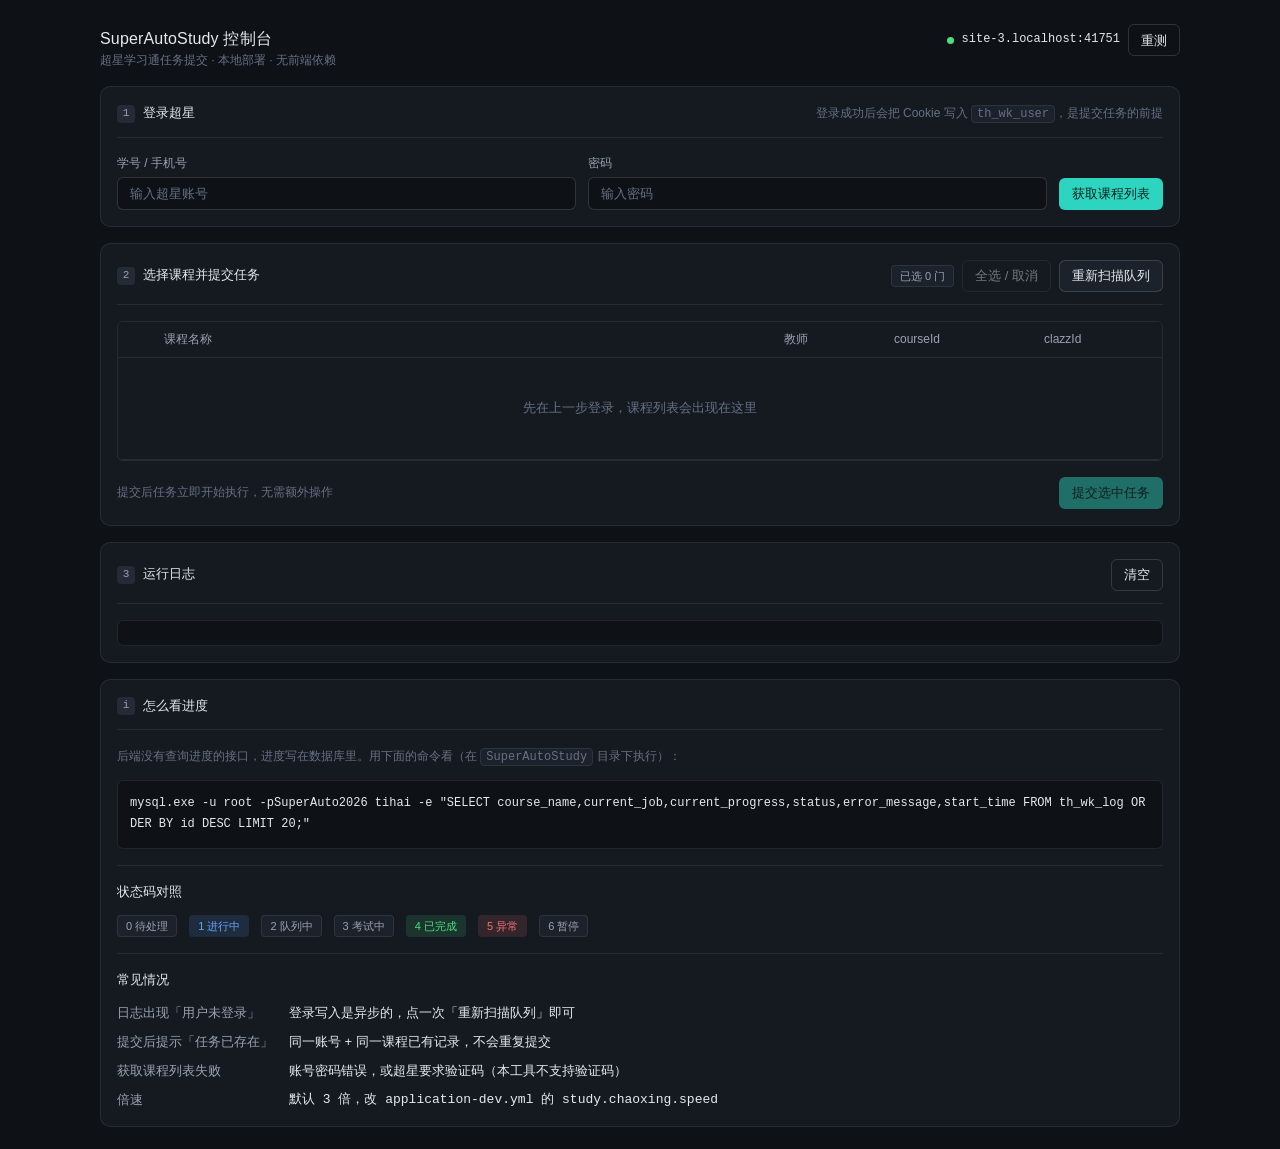
==== app/src/main/resources/static/index.html @ 1b399bbe "SuperAutoStudy 衍生版：重写本地客户端 + 便携打包 + Inno Setup 安装程序 基于 DuanInnovator/SuperAutoStudy (Apache-2.0) 二次开" ====
<!DOCTYPE html>
<html lang="zh-CN">
<head>
<meta charset="UTF-8">
<meta name="viewport" content="width=device-width,initial-scale=1">
<title>SuperAutoStudy 控制台</title>
<link rel="stylesheet" href="tokens.css">
<style>
  body{padding:var(--s5)}
  .wrap{max-width:1080px;margin:0 auto;display:flex;flex-direction:column;gap:var(--s4)}

  header.app{display:flex;align-items:baseline;justify-content:space-between;gap:var(--s4);flex-wrap:wrap}
  header.app h1{font-size:var(--t-lg);font-weight:500;letter-spacing:.01em}
  header.app .sub{font-size:var(--t-sm);color:var(--fg-2);margin-top:2px}

  .step{display:inline-flex;align-items:center;justify-content:center;
    width:18px;height:18px;flex:none;border-radius:var(--r-sm);
    background:var(--bg-3);color:var(--fg-1);
    font-size:var(--t-xs);font-family:var(--font-mono)}

  form.login{display:grid;grid-template-columns:1fr 1fr auto;gap:var(--s3);align-items:end}
  @media (max-width:720px){form.login{grid-template-columns:1fr}}

  table{width:100%;border-collapse:collapse;font-size:var(--t-md)}
  th,td{text-align:left;padding:var(--s2) var(--s3);border-bottom:1px solid var(--line);vertical-align:middle}
  th{color:var(--fg-1);font-weight:400;font-size:var(--t-sm);
     position:sticky;top:0;background:var(--bg-1);z-index:1}
  tbody tr:hover{background:var(--bg-2)}
  td.mono{font-family:var(--font-mono);font-variant-numeric:tabular-nums;font-size:var(--t-sm);color:var(--fg-1)}
  .scroll{max-height:340px;overflow:auto;border:1px solid var(--line);border-radius:var(--r-md)}
  .empty{padding:var(--s6) var(--s4);text-align:center;color:var(--fg-2);font-size:var(--t-md)}

  input[type=checkbox]{width:14px;height:14px;accent-color:var(--accent);cursor:pointer}

  .legend{display:flex;flex-wrap:wrap;gap:var(--s2) var(--s3);font-size:var(--t-sm);color:var(--fg-1)}
  code{font-family:var(--font-mono);font-size:var(--t-sm);
       background:var(--bg-2);border:1px solid var(--line);border-radius:var(--r-sm);padding:1px 5px}
  .hint{font-size:var(--t-sm);color:var(--fg-2);line-height:1.75}
</style>
</head>
<body>
<div class="wrap">

  <header class="app">
    <div>
      <h1>SuperAutoStudy 控制台</h1>
      <div class="sub">超星学习通任务提交 · 本地部署 · 无前端依赖</div>
    </div>
    <div class="row">
      <span class="dot" id="conn-dot"></span>
      <span class="mono" id="conn-text" style="font-size:var(--t-sm)">检测中…</span>
      <button class="btn btn-ghost" id="btn-ping">重测</button>
    </div>
  </header>

  <!-- 步骤 1 -->
  <section class="panel">
    <div class="panel-head">
      <div class="row"><span class="step">1</span><span class="panel-title">登录超星</span></div>
      <span class="hint">登录成功后会把 Cookie 写入 <code>th_wk_user</code>，是提交任务的前提</span>
    </div>
    <form class="login" id="form-login" autocomplete="off">
      <div>
        <label class="label" for="account">学号 / 手机号</label>
        <input class="field mono" id="account" placeholder="输入超星账号" required>
      </div>
      <div>
        <label class="label" for="password">密码</label>
        <input class="field mono" id="password" type="password" placeholder="输入密码" required>
      </div>
      <button class="btn btn-primary" type="submit" id="btn-courses">获取课程列表</button>
    </form>
  </section>

  <!-- 步骤 2 -->
  <section class="panel">
    <div class="panel-head">
      <div class="row"><span class="step">2</span><span class="panel-title">选择课程并提交任务</span></div>
      <div class="row">
        <span class="tag" id="sel-count">已选 0 门</span>
        <button class="btn btn-ghost" id="btn-toggle-all" disabled>全选 / 取消</button>
        <button class="btn" id="btn-rescan">重新扫描队列</button>
      </div>
    </div>

    <div class="scroll">
      <table>
        <thead>
          <tr>
            <th style="width:34px"></th>
            <th>课程名称</th>
            <th style="width:110px">教师</th>
            <th style="width:150px">courseId</th>
            <th style="width:130px">clazzId</th>
          </tr>
        </thead>
        <tbody id="course-body">
          <tr><td colspan="5"><div class="empty">先在上一步登录，课程列表会出现在这里</div></td></tr>
        </tbody>
      </table>
    </div>

    <div class="row-between" style="margin-top:var(--s4)">
      <span class="hint">提交后任务立即开始执行，无需额外操作</span>
      <button class="btn btn-primary" id="btn-submit" disabled>提交选中任务</button>
    </div>
  </section>

  <!-- 步骤 3 -->
  <section class="panel">
    <div class="panel-head">
      <div class="row"><span class="step">3</span><span class="panel-title">运行日志</span></div>
      <button class="btn btn-ghost" id="btn-clear">清空</button>
    </div>
    <pre class="log" id="log"></pre>
  </section>

  <!-- 进度与说明 -->
  <section class="panel">
    <div class="panel-head">
      <div class="row"><span class="step">i</span><span class="panel-title">怎么看进度</span></div>
    </div>
    <p class="hint">
      后端没有查询进度的接口，进度写在数据库里。用下面的命令看（在
      <code>SuperAutoStudy</code> 目录下执行）：
    </p>
    <pre class="log" style="max-height:none;margin-top:var(--s3)">mysql.exe -u root -pSuperAuto2026 tihai -e "SELECT course_name,current_job,current_progress,status,error_message,start_time FROM th_wk_log ORDER BY id DESC LIMIT 20;"</pre>

    <div class="divider"></div>

    <div class="panel-title" style="margin-bottom:var(--s3)">状态码对照</div>
    <div class="legend">
      <span class="tag">0 待处理</span>
      <span class="tag tag-info">1 进行中</span>
      <span class="tag">2 队列中</span>
      <span class="tag">3 考试中</span>
      <span class="tag tag-ok">4 已完成</span>
      <span class="tag tag-err">5 异常</span>
      <span class="tag">6 暂停</span>
    </div>

    <div class="divider"></div>

    <div class="panel-title" style="margin-bottom:var(--s3)">常见情况</div>
    <dl class="kv">
      <dt>日志出现「用户未登录」</dt>
      <dd style="font-family:var(--font-ui)">登录写入是异步的，点一次「重新扫描队列」即可</dd>
      <dt>提交后提示「任务已存在」</dt>
      <dd style="font-family:var(--font-ui)">同一账号 + 同一课程已有记录，不会重复提交</dd>
      <dt>获取课程列表失败</dt>
      <dd style="font-family:var(--font-ui)">账号密码错误，或超星要求验证码（本工具不支持验证码）</dd>
      <dt>倍速</dt>
      <dd>默认 3 倍，改 application-dev.yml 的 study.chaoxing.speed</dd>
    </dl>
  </section>

</div>

<script>
(function () {
  'use strict';

  var $ = function (id) { return document.getElementById(id); };
  var state = { courses: [], selected: new Set(), account: '', password: '' };

  /* ---------- 日志 ---------- */
  function log(msg, kind) {
    var pre = $('log');
    var t = new Date().toTimeString().slice(0, 8);
    var cls = kind ? 'l-' + kind : '';
    var line = document.createElement('span');
    line.innerHTML = '<span class="t">' + t + '</span>  ' +
      (cls ? '<span class="' + cls + '">' + esc(msg) + '</span>' : esc(msg));
    pre.appendChild(line);
    pre.appendChild(document.createTextNode('\n'));
    pre.scrollTop = pre.scrollHeight;
  }
  function esc(s) {
    return String(s).replace(/[&<>"]/g, function (c) {
      return { '&': '&amp;', '<': '&lt;', '>': '&gt;', '"': '&quot;' }[c];
    });
  }

  /* ---------- 请求 ---------- */
  function post(path, body) {
    return fetch(path, {
      method: 'POST',
      headers: { 'Content-Type': 'application/json' },
      body: JSON.stringify(body)
    }).then(read);
  }
  function get(path) {
    return fetch(path, { method: 'GET' }).then(read);
  }
  function read(res) {
    return res.text().then(function (text) {
      // 空响应体是合法的：GET /chaoxing 的 start() 返回 void
      if (!text) { return { code: res.ok ? 200 : res.status }; }
      try { return JSON.parse(text); }
      catch (e) { throw new Error('HTTP ' + res.status + ' 非 JSON 响应: ' + text.slice(0, 160)); }
    });
  }

  /* ---------- 连接状态 ---------- */
  function ping() {
    $('conn-dot').className = 'dot dot-warn dot-live';
    $('conn-text').textContent = '检测中…';
    // 用首页探活：GET /chaoxing 有副作用（会触发一次队列扫描），不能拿来当健康检查
    fetch('/', { cache: 'no-store' })
      .then(function (res) {
        if (!res.ok) { throw new Error('HTTP ' + res.status); }
        $('conn-dot').className = 'dot dot-ok';
        $('conn-text').textContent = location.host;
      })
      .catch(function (e) {
        $('conn-dot').className = 'dot dot-err';
        $('conn-text').textContent = '不可达';
        log('连接失败: ' + e.message, 'err');
      });
  }

  /* ---------- 渲染课程 ---------- */
  function render() {
    var body = $('course-body');
    body.innerHTML = '';

    if (!state.courses.length) {
      body.innerHTML = '<tr><td colspan="5"><div class="empty">没有获取到课程</div></td></tr>';
      $('btn-toggle-all').disabled = true;
      $('btn-submit').disabled = true;
      updateCount();
      return;
    }

    state.courses.forEach(function (c, i) {
      var tr = document.createElement('tr');

      var tdCk = document.createElement('td');
      var ck = document.createElement('input');
      ck.type = 'checkbox';
      ck.checked = state.selected.has(i);
      ck.addEventListener('change', function () {
        if (ck.checked) { state.selected.add(i); } else { state.selected.delete(i); }
        updateCount();
      });
      tdCk.appendChild(ck);

      var tdName = document.createElement('td');
      tdName.textContent = c.title || '(无标题)';
      if (c.desc) { tdName.title = c.desc; }

      var tdTeacher = document.createElement('td');
      tdTeacher.className = 'mono';
      tdTeacher.textContent = c.teacher || '—';

      var tdCid = document.createElement('td');
      tdCid.className = 'mono';
      tdCid.textContent = c.courseId || '—';

      var tdClazz = document.createElement('td');
      tdClazz.className = 'mono';
      tdClazz.textContent = c.clazzId || '—';

      tr.appendChild(tdCk);
      tr.appendChild(tdName);
      tr.appendChild(tdTeacher);
      tr.appendChild(tdCid);
      tr.appendChild(tdClazz);
      body.appendChild(tr);
    });

    $('btn-toggle-all').disabled = false;
    updateCount();
  }

  function updateCount() {
    var n = state.selected.size;
    $('sel-count').textContent = '已选 ' + n + ' 门';
    $('btn-submit').disabled = n === 0;
  }

  /* ---------- 事件 ---------- */
  $('btn-ping').addEventListener('click', ping);

  $('form-login').addEventListener('submit', function (e) {
    e.preventDefault();
    var account = $('account').value.trim();
    var password = $('password').value;
    if (!account || !password) { return; }

    state.account = account;
    state.password = password;
    state.selected.clear();

    var btn = $('btn-courses');
    btn.disabled = true;
    btn.textContent = '登录中…';
    log('正在登录 ' + account + ' …', 'info');

    post('/chaoxing/course', { account: account, password: password })
      .then(function (r) {
        if (String(r.code) !== '200') {
          log('登录失败: ' + (r.msg || '未知错误') + (r.subCode ? ' (subCode=' + r.subCode + ')' : ''), 'err');
          state.courses = [];
          render();
          return;
        }
        state.courses = Array.isArray(r.data) ? r.data : [];
        log('登录成功，获取到 ' + state.courses.length + ' 门课程', 'ok');
        render();
      })
      .catch(function (err) { log('请求异常: ' + err.message, 'err'); })
      .finally(function () {
        btn.disabled = false;
        btn.textContent = '获取课程列表';
      });
  });

  $('btn-toggle-all').addEventListener('click', function () {
    if (state.selected.size === state.courses.length) {
      state.selected.clear();
    } else {
      state.courses.forEach(function (_, i) { state.selected.add(i); });
    }
    render();
  });

  $('btn-submit').addEventListener('click', function () {
    var picked = Array.from(state.selected).map(function (i) { return state.courses[i]; });
    if (!picked.length) { return; }

    var btn = $('btn-submit');
    btn.disabled = true;
    log('提交 ' + picked.length + ' 个任务 …', 'info');

    // 串行提交：每提交一门课，后端都会跑一次队列扫描（startChaoxingTask）。
    // 如果并发发请求，多次扫描会读到同一批"待处理"任务、把同一门课重复投进
    // 线程池（后端已加原子认领修掉，但串行仍然更直观：日志顺序清晰、便于排查）。
    var ok = 0, dup = 0;

    function submitOne(i) {
      if (i >= picked.length) {
        log('提交结束：成功 ' + ok + '，已存在 ' + dup + '，共 ' + picked.length, ok ? 'ok' : 'warn');
        btn.disabled = false;
        return;
      }
      var c = picked[i];
      post('/chaoxing', {
        loginAccount: state.account,
        password: state.password,
        schoolName: '',
        courseId: c.courseId,
        courseName: c.title
      }).then(function (r) {
        if (String(r.code) === '200') {
          ok++;
          log('已提交: ' + c.title, 'ok');
        } else if (r.subCode === 20001 || r.subCode === '20001') {
          dup++;
          log('已存在，跳过: ' + c.title, 'warn');
        } else {
          log('失败: ' + c.title + ' — ' + (r.msg || '未知错误'), 'err');
        }
      }).catch(function (err) {
        log('失败: ' + c.title + ' — ' + err.message, 'err');
      }).finally(function () {
        submitOne(i + 1);
      });
    }

    submitOne(0);
  });

  $('btn-rescan').addEventListener('click', function () {
    log('触发队列扫描 …', 'info');
    get('/chaoxing')
      .then(function () { log('扫描完成，PENDING 的任务已重新入队', 'ok'); })
      .catch(function (e) { log('扫描失败: ' + e.message, 'err'); });
  });

  $('btn-clear').addEventListener('click', function () { $('log').textContent = ''; });

  ping();
})();
</script>
</body>
</html>
---- app/src/main/resources/static/tokens.css ----
/* ============================================================
   tool-ui-baseline — 小工具 UI 基线
   暗色为默认；亮色加 <html data-theme="light">

   用法： <link rel="stylesheet" href="tokens.css">
   然后直接用下面的 class：
     .panel .panel-head .btn .btn-primary .field .label
     .tag .dot .kv .log .stack .row .grid .mono .divider

   改强调色：只改 --accent / --accent-hi / --accent-ink / --accent-dim 四个值
   ============================================================ */

:root{
  --bg-0:#0E1116; --bg-1:#151A21; --bg-2:#1C222B; --bg-3:#242B36;
  --line:rgba(255,255,255,.08); --line-strong:rgba(255,255,255,.14);
  --fg-0:#E6E9EF; --fg-1:#98A2B3; --fg-2:#667085;
  --accent:#2DD4BF; --accent-hi:#5EEAD4; --accent-ink:#06231F;
  --accent-dim:rgba(45,212,191,.14);
  --ok:#4ADE80; --warn:#FBBF24; --err:#F87171; --info:#60A5FA;
  --ok-dim:rgba(74,222,128,.13); --warn-dim:rgba(251,191,36,.13);
  --err-dim:rgba(248,113,113,.13); --info-dim:rgba(96,165,250,.13);
  --s1:4px; --s2:8px; --s3:12px; --s4:16px; --s5:24px; --s6:32px; --s7:48px;
  --r-sm:4px; --r-md:6px; --r-lg:10px;
  --font-ui:"Segoe UI Variable Text","Segoe UI","Microsoft YaHei UI","PingFang SC","Hiragino Sans GB",sans-serif;
  --font-mono:"Cascadia Code","Cascadia Mono","JetBrains Mono",Consolas,"SF Mono",Menlo,monospace;
  --t-xs:11px; --t-sm:12px; --t-md:13px; --t-base:14px;
  --t-lg:16px; --t-xl:20px; --t-2xl:26px;
  --ease:cubic-bezier(.2,.8,.3,1); --dur:160ms;
}

/* 备用强调色：给 <html data-accent="amber"> 或 "rose" 即换 */
:root[data-accent="amber"]{--accent:#F59E0B;--accent-hi:#FBBF24;--accent-ink:#2A1B02;--accent-dim:rgba(245,158,11,.15)}
:root[data-accent="rose"]{--accent:#F43F5E;--accent-hi:#FB7185;--accent-ink:#2A0410;--accent-dim:rgba(244,63,94,.15)}
:root[data-accent="iris"]{--accent:#818CF8;--accent-hi:#A5B4FC;--accent-ink:#0C1030;--accent-dim:rgba(129,140,248,.15)}

:root[data-theme="light"]{
  --bg-0:#FBFBFA; --bg-1:#FFFFFF; --bg-2:#F3F4F3; --bg-3:#FFFFFF;
  --line:rgba(0,0,0,.09); --line-strong:rgba(0,0,0,.16);
  --fg-0:#1A1D21; --fg-1:#5A6472; --fg-2:#8B95A5;
  --accent:#0D9488; --accent-hi:#0F766E; --accent-ink:#FFFFFF;
  --accent-dim:rgba(13,148,136,.10);
  --ok:#15803D; --warn:#B45309; --err:#DC2626; --info:#1D4ED8;
  --ok-dim:rgba(21,128,61,.10); --warn-dim:rgba(180,83,9,.10);
  --err-dim:rgba(220,38,38,.09); --info-dim:rgba(29,78,216,.09);
}
:root[data-theme="light"][data-accent="amber"]{--accent:#B45309;--accent-hi:#92400E;--accent-ink:#FFFFFF;--accent-dim:rgba(180,83,9,.10)}
:root[data-theme="light"][data-accent="rose"]{--accent:#BE123C;--accent-hi:#9F1239;--accent-ink:#FFFFFF;--accent-dim:rgba(190,18,60,.10)}
:root[data-theme="light"][data-accent="iris"]{--accent:#4F46E5;--accent-hi:#4338CA;--accent-ink:#FFFFFF;--accent-dim:rgba(79,70,229,.10)}

*,*::before,*::after{box-sizing:border-box}
html{-webkit-text-size-adjust:100%}
body{
  margin:0; background:var(--bg-0); color:var(--fg-0);
  font-family:var(--font-ui); font-size:var(--t-base); line-height:1.6;
  -webkit-font-smoothing:antialiased;
}
h1,h2,h3{margin:0; font-weight:500; line-height:1.25}
h1{font-size:var(--t-xl)} h2{font-size:var(--t-lg)} h3{font-size:var(--t-base)}
p{margin:0}
a{color:var(--accent); text-decoration:none}
a:hover{color:var(--accent-hi); text-decoration:underline}
:focus-visible{outline:2px solid var(--accent); outline-offset:2px; border-radius:var(--r-sm)}
:focus:not(:focus-visible){outline:none}
::selection{background:var(--accent-dim)}

.mono{font-family:var(--font-mono); font-variant-numeric:tabular-nums; font-feature-settings:"tnum" 1}
.dim{color:var(--fg-1)} .faint{color:var(--fg-2)} .accent{color:var(--accent)}

/* ---- 布局 ---- */
.stack{display:flex; flex-direction:column; gap:var(--s4)}
.row{display:flex; align-items:center; gap:var(--s2)}
.row-between{display:flex; align-items:center; justify-content:space-between; gap:var(--s3)}
.grid{display:grid; gap:var(--s3); grid-template-columns:repeat(auto-fit,minmax(min(100%,200px),1fr))}
.divider{height:1px; background:var(--line); border:0; margin:var(--s4) 0}

/* ---- 面板 ---- */
.panel{background:var(--bg-1); border:1px solid var(--line); border-radius:var(--r-lg); padding:var(--s4)}
.panel-head{display:flex; align-items:center; justify-content:space-between; gap:var(--s3);
  padding-bottom:var(--s3); border-bottom:1px solid var(--line); margin-bottom:var(--s4)}
.panel-title{font-size:var(--t-md); font-weight:500}

/* ---- 按钮 ---- */
.btn{
  display:inline-flex; align-items:center; justify-content:center; gap:var(--s2);
  padding:var(--s2) var(--s3); min-height:32px;
  font-family:inherit; font-size:var(--t-md); font-weight:400; line-height:1;
  color:var(--fg-0); background:var(--bg-2);
  border:1px solid var(--line-strong); border-radius:var(--r-md);
  cursor:pointer; white-space:nowrap;
  transition:background var(--dur) var(--ease), border-color var(--dur) var(--ease), color var(--dur) var(--ease);
}
.btn:hover{background:var(--bg-3); border-color:var(--fg-2)}
.btn:active{background:var(--bg-1)}
.btn:disabled{opacity:.45; cursor:not-allowed}
.btn-primary{background:var(--accent); border-color:transparent; color:var(--accent-ink); font-weight:500}
.btn-primary:hover{background:var(--accent-hi); border-color:transparent}
.btn-primary:active{background:var(--accent)}
.btn-ghost{background:transparent}
.btn-ghost:hover{background:var(--bg-2)}
.btn-danger{color:var(--err); background:var(--err-dim); border-color:transparent}
.btn-danger:hover{background:var(--err); color:var(--bg-0); border-color:transparent}

/* ---- 表单 ---- */
.field{
  width:100%; padding:var(--s2) var(--s3); min-height:32px;
  font-family:inherit; font-size:var(--t-md); color:var(--fg-0);
  background:var(--bg-0); border:1px solid var(--line-strong); border-radius:var(--r-md);
  transition:border-color var(--dur) var(--ease), box-shadow var(--dur) var(--ease);
}
.field::placeholder{color:var(--fg-2)}
.field:hover{border-color:var(--fg-2)}
.field:focus{outline:none; border-color:var(--accent); box-shadow:0 0 0 3px var(--accent-dim)}
.label{display:block; font-size:var(--t-sm); color:var(--fg-1); margin-bottom:var(--s1)}

/* ---- 标签 / 状态点 ---- */
.tag{display:inline-flex; align-items:center; gap:var(--s1); padding:1px var(--s2);
  font-size:var(--t-xs); line-height:1.7; border-radius:var(--r-sm);
  background:var(--bg-2); color:var(--fg-1); border:1px solid var(--line)}
.tag-ok{background:var(--ok-dim); color:var(--ok); border-color:transparent}
.tag-warn{background:var(--warn-dim); color:var(--warn); border-color:transparent}
.tag-err{background:var(--err-dim); color:var(--err); border-color:transparent}
.tag-info{background:var(--info-dim); color:var(--info); border-color:transparent}
.tag-accent{background:var(--accent-dim); color:var(--accent); border-color:transparent}

.dot{width:7px; height:7px; border-radius:50%; background:var(--fg-2); flex:none}
.dot-ok{background:var(--ok)} .dot-warn{background:var(--warn)} .dot-err{background:var(--err)}
.dot-live{animation:pulse 1.8s var(--ease) infinite}
@keyframes pulse{0%,100%{opacity:1}50%{opacity:.35}}

/* ---- 键值对 ---- */
.kv{display:grid; grid-template-columns:auto 1fr; gap:var(--s2) var(--s4); font-size:var(--t-md); margin:0}
.kv dt{color:var(--fg-1); white-space:nowrap}
.kv dd{margin:0; font-family:var(--font-mono); font-variant-numeric:tabular-nums; color:var(--fg-0)}

/* ---- 日志 ---- */
.log{
  margin:0; padding:var(--s3); max-height:240px; overflow:auto;
  background:var(--bg-0); border:1px solid var(--line); border-radius:var(--r-md);
  font-family:var(--font-mono); font-size:var(--t-sm); line-height:1.8;
  font-variant-numeric:tabular-nums; white-space:pre-wrap; word-break:break-all;
}
.log .t{color:var(--fg-2)}
.log .l-ok{color:var(--ok)} .log .l-warn{color:var(--warn)}
.log .l-err{color:var(--err)} .log .l-info{color:var(--info)}

/* ---- 滚动条 ---- */
*{scrollbar-width:thin; scrollbar-color:var(--line-strong) transparent}
::-webkit-scrollbar{width:10px; height:10px}
::-webkit-scrollbar-track{background:transparent}
::-webkit-scrollbar-thumb{background:var(--line-strong); border-radius:5px;
  border:3px solid transparent; background-clip:content-box}
::-webkit-scrollbar-thumb:hover{background:var(--fg-2); background-clip:content-box}

@media (prefers-reduced-motion:reduce){
  *,*::before,*::after{animation-duration:.01ms !important; transition-duration:.01ms !important}
}
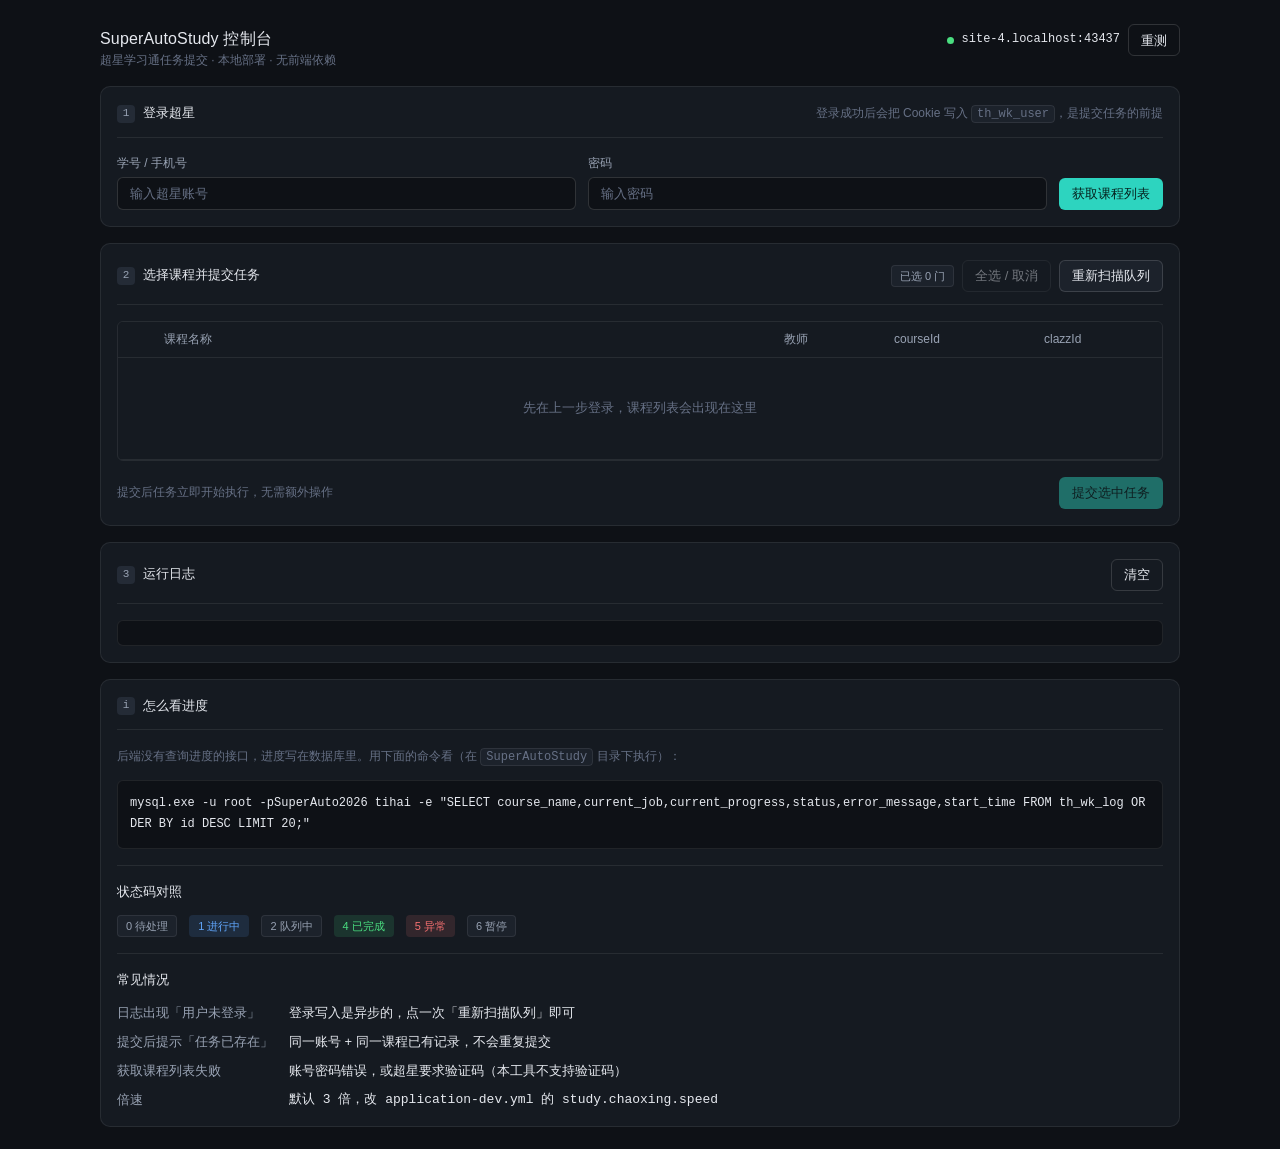
==== commit f906c137: "v1.0.13: 修复装完 MySQL 起不来 + 章节级断点续刷 修复（发版阻断） - 分发包里的 my.ini 写死了打包机的 basedir/datadir，客户端又从不重写它，   换台机器 " ====
--- a/app/src/main/resources/static/index.html
+++ b/app/src/main/resources/static/index.html
@@ -133,7 +133,6 @@
       <span class="tag">0 待处理</span>
       <span class="tag tag-info">1 进行中</span>
       <span class="tag">2 队列中</span>
-      <span class="tag">3 考试中</span>
       <span class="tag tag-ok">4 已完成</span>
       <span class="tag tag-err">5 异常</span>
       <span class="tag">6 暂停</span>
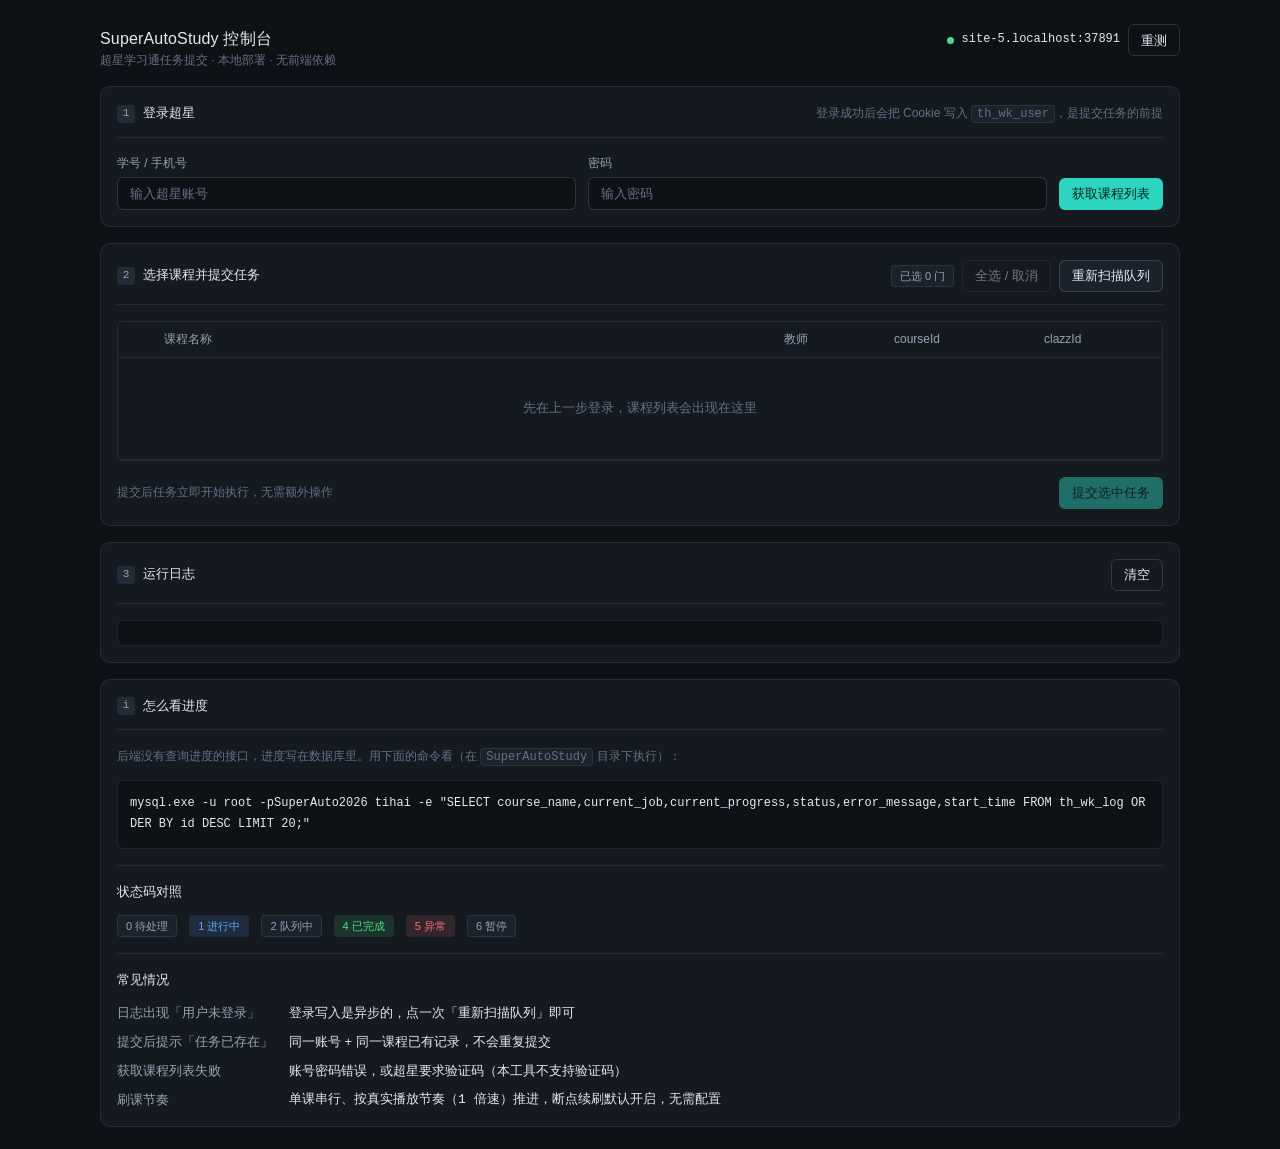
==== commit 3117f624: "v1.0.15: 单课串行 + 真实播放节奏 + 断点续刷默认开启 + 设置精简" ====
--- a/app/src/main/resources/static/index.html
+++ b/app/src/main/resources/static/index.html
@@ -148,8 +148,8 @@
       <dd style="font-family:var(--font-ui)">同一账号 + 同一课程已有记录，不会重复提交</dd>
       <dt>获取课程列表失败</dt>
       <dd style="font-family:var(--font-ui)">账号密码错误，或超星要求验证码（本工具不支持验证码）</dd>
-      <dt>倍速</dt>
-      <dd>默认 3 倍，改 application-dev.yml 的 study.chaoxing.speed</dd>
+      <dt>刷课节奏</dt>
+      <dd>单课串行、按真实播放节奏（1 倍速）推进，断点续刷默认开启，无需配置</dd>
     </dl>
   </section>
 
